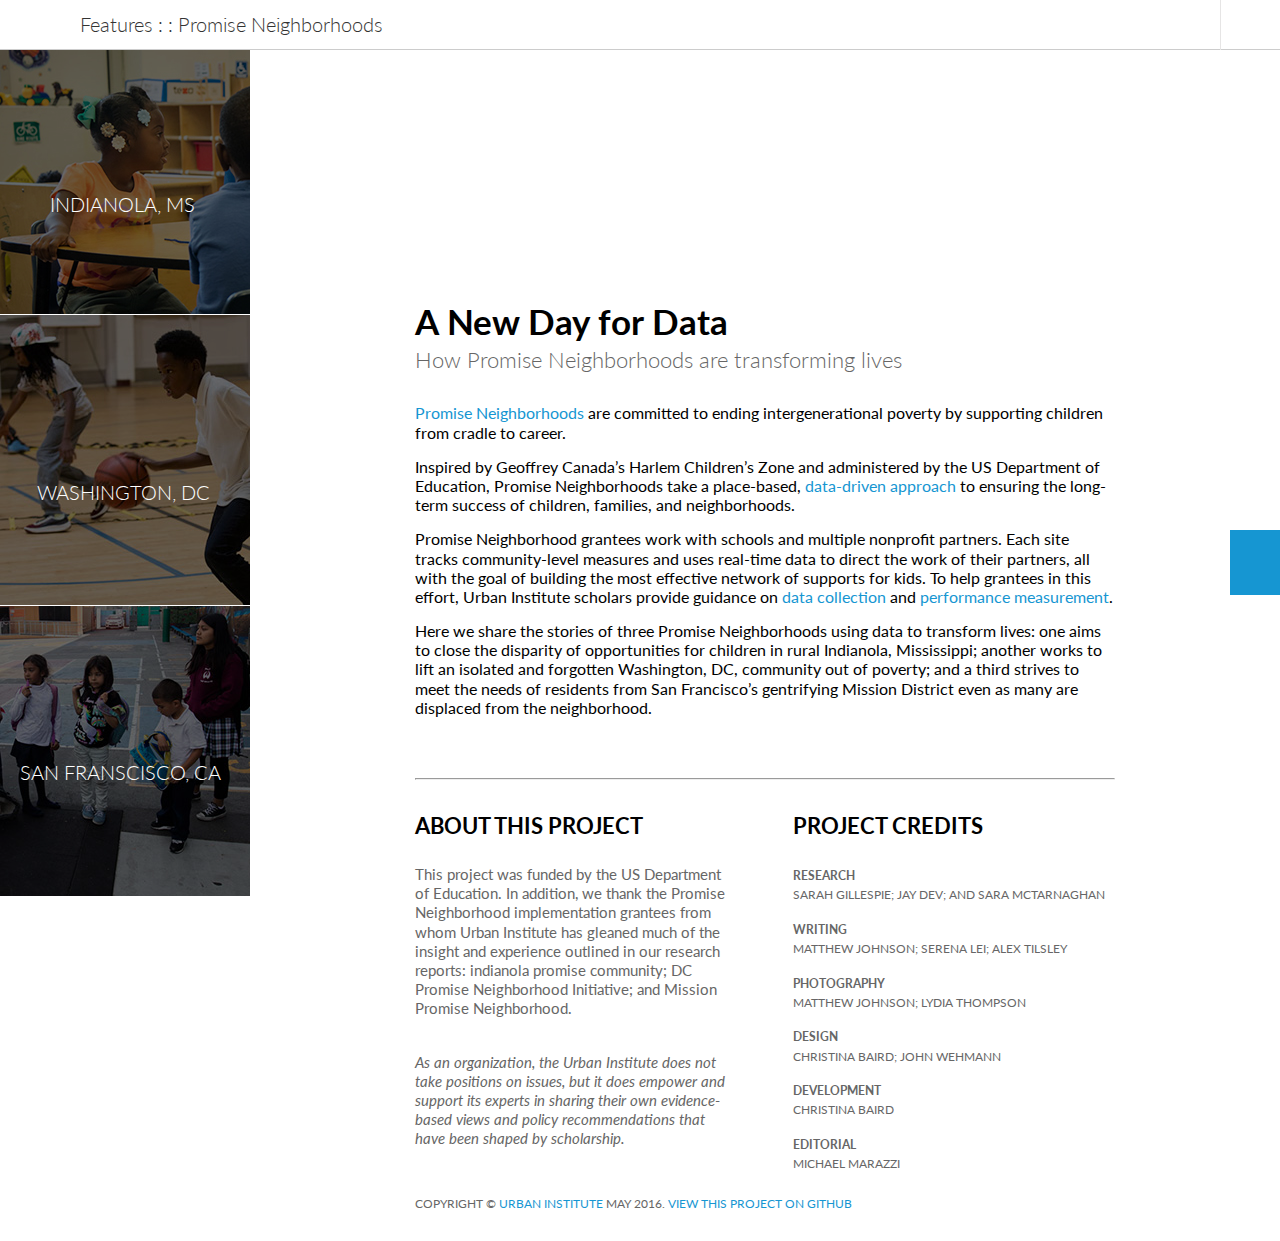
==== index.html @ 10173fa6 "updated footer and credits language, updated ms homepage image, updated homepage links" ====
<!DOCTYPE html>
<html lang="en">
  <head>
    <meta charset="utf-8">
    <meta http-equiv="X-UA-Compatible" content="IE=edge">
    <meta name="viewport" content="width=device-width, initial-scale=1">
    <meta name="description" content="">
     <link rel="shortcut icon" href="favicon.ico">
     <title>Promise Neighborhoods</title>

    <!--social metas-->
   
<link href="http://fonts.googleapis.com/css?family=Lato:300,400,700,300italic,400italic,700italic" rel="stylesheet" type="text/css">
      

<!--for the header-->
<link href="font-awesome-4.1.0/css/font-awesome.min.css" rel="stylesheet" type="text/css">
      
<link rel="stylesheet" type="text/css" href="css/urban-header.css">
      
<!--project style sheet-->
<link rel="stylesheet" href="css/style.css" type="text/css">
  </head>

  <body>


      

      <div id="selectme" class="wrapper">

         
          <div id="header-pinned" class="no-touch">
       
            <a target="_blank" href="http://www.urban.org" title="Home" rel="home" class="site-logo"></a>
            <div class="title"><span class="feature-link"><a href="http://www.urban.org/features" class="title-linkback" alt="Urban Institute logo">Features</a> <span>: :</span> </span><a href="index.html" class="title-linkback">Promise Neighborhoods</a>
            </div>
            <div class="share-icons">
                <div class="shareThisP">
                    <span onclick="toggle_visibility('shareBox');">
                            <div class="shareThisB"></div>
                        </span>
                    <div class="shareThisW" id="shareBox">

                        <div class="addthis_toolbox addthis_default_style  " addthis:title="" addthis:url="">
                            <a href=" https://www.facebook.com/sharer/sharer.php?u=http%3A//urbn.is/pictureofhealth" target="_blank" class="addthis_button_facebook at300b" title="Facebook" onclick="toggle_visibility('shareBox');"><span class="at4-icon aticon-facebook" style="background-color: rgb(48, 88, 145);"><span class="at_a11y">Share on facebook</span></span></a>

                            <a href="https://twitter.com/intent/tweet?text=The%20picture%20of%20health%3A%20At%20home%2C%20at%20work%2C%20at%20every%20age%2C%20in%20every%20community%20http%3A%2F%2Furbn.is%2Fpictureofhealth%20(via%20%40urbaninstitute)%20%23sdoh" target="_blank" class="addthis_button_twitter at300b" title="Tweet" onclick="toggle_visibility('shareBox');"><span class="at4-icon aticon-twitter" style="background-color: rgb(44, 168, 210);"><span class="at_a11y">Share on twitter</span></span></a>

                            <a href=" mailto:%20?Subject= New feature from Urban Institute &amp;Body=Hi! I thought you'd be interested in this new feature from the Urban Institute: “The Picture of Health: At Home, at Work, at Every Age, in Every Community” http://urbn.is/pictureofhealth" target="_blank" class="addthis_button_email at300b" target="_blank" title="Email" onclick="toggle_visibility('shareBox');"><span class="at4-icon aticon-email" style="background-color: rgb(115, 138, 141);"><span class="at_a11y">Share on email</span></span></a>
                            <div class="atclear"></div>
                        </div>

                    </div>
                </div>
            </div>
    
    </div>
          
          <div id="sidebar">
                    <ul>
                 
               
                    <li id="photo1"> <a href="page1.html"><h4>Indianola, MS</h4></a></li>  
                        
                    <li id="photo2"><a href="page2.html"><h4>Washington, DC</h4></a></li>   
                        
                    <li id="photo3"><a href="page3.html"><h4>San Franscisco, CA</h4></a></li> 
                        
                     
                
                    </ul>       
          
                </div>
      
      
    <div id="mobilenavcontainer">
           <label for="show-menu" class="show-menu">Menu</label>
           <input type="checkbox" id="show-menu" role="button">
  <ul id="menu">
    <li><a href="video.html">Video overview</a></li>
    <li><a href="becomingmom.html">Becoming Mom</a></li>
    <li><a href="homesick.html">Homesick</a></li>
    <li><a href="newcourse.html">Charting a New Course</a></li>
    </ul>
  </div>
       
          
  <div id="homecontainer">
  
    
     <h1>A New Day for Data</h1>
     <h3><span class="grey">How Promise Neighborhoods are transforming lives</span></h3>
  
   
<p>
<a href="http://www2.ed.gov/programs/promiseneighborhoods/index.html" target="_blank">Promise Neighborhoods</a> are committed to ending intergenerational poverty by supporting children from cradle to career.</p>
            
 <p>Inspired by Geoffrey Canada’s Harlem Children’s Zone and administered by the US Department of Education, Promise Neighborhoods take a place-based, <a href="http://www.urban.org/urban-wire/long-term-change-takes-real-time-data" target="_blank">data-driven approach</a> to ensuring the long-term success of children, families, and neighborhoods. </p>
     
<p>Promise Neighborhood grantees work with schools and multiple nonprofit partners. Each site tracks community-level measures and uses real-time data to direct the work of their partners, all with the goal of building the most effective network of supports for kids. To help grantees in this effort, Urban Institute scholars provide guidance on <a href="http://www.urban.org/urban-wire/long-term-change-takes-real-time-data" target="_blank">data collection</a> and <a href="http://www.urban.org/urban-wire/interview-measuring-promise-promise-neighborhoods" target="_blank">performance measurement</a>. </p>
     
<p>Here we share the stories of three Promise Neighborhoods using data to transform lives: one aims to close the disparity of opportunities for children in rural Indianola, Mississippi; another works to lift an isolated and forgotten Washington, DC, community out of poverty; and a third strives to meet the needs of residents from San Francisco’s gentrifying Mission District even as many are displaced from the neighborhood.</p><br><br>
  

        


      
      <hr>  
    
<div id="project_credits">
    
    <div class="left half">
     <h3>About this Project</h3><br>
        

    <p> <span class="about">This project was funded by the US Department of Education. In addition, we thank the Promise Neighborhood implementation grantees from whom Urban Institute has gleaned much of the insight and experience outlined in our research reports: indianola promise community; DC Promise Neighborhood Initiative; and Mission Promise Neighborhood.</span></p><br>
    
   <p> <span class="emphasis">As an organization, the Urban Institute does not take positions on issues, but it does empower and support its experts in sharing their own evidence-based views and policy recommendations that have been shaped by
     scholarship.</span></p>
        
 </div>
    
    
<div class="right half">
<h3>PROJECT CREDITS</h3><br>

        <p><span class="credits bold">RESEARCH</span><br><span class="credits">SARAH GILLESPIE; JAY DEV; AND SARA MCTARNAGHAN</span></p>
        <p>  <span class="credits bold">WRITING</span><br><span class="credits">MATTHEW JOHNSON; SERENA LEI; ALEX TILSLEY</span></p>
        <p><span class="credits bold">Photography</span><br><span class="credits">MATTHEW JOHNSON; LYDIA THOMPSON</span></p>         
        <p><span class="credits bold">Design</span> <br><span class="credits">CHRISTINA BAIRD; JOHN WEHMANN</span></p>   
         <p><span class="credits bold">Development</span> <br><span class="credits">Christina Baird</span></p>   
      <p><span class="credits bold">Editorial</span> <br><span class="credits">Michael Marazzi</span></p>
    </div>
   
    
 <p><span class="credits left">Copyright © <a href="http://www.urban.org">Urban Institute</a> May 2016. <a href="https://github.com/UrbanInstitute/sdh" target="_blank">View this project on GitHub</a></span></p>
</div> 
          </div> 

</div><!-- /wrapper -->
  
      
 <a href="page1.html"><button id="nextstory"><i class="fa fa-chevron-right" aria-hidden="true"></i><div class="hidden"> First story<br><span class="emphasis">Indianola, MS</span> </div></button></a>  
     
      
 <script type="text/javascript" src="lib/pym.min.js"></script>
<script src="https://ajax.googleapis.com/ajax/libs/jquery/1.11.1/jquery.min.js"></script> 

<script>
        var pym = new pym.Parent('graphic', 'child.html', {});
    </script>
      
      <script>$('button').click(function() {
  $(this).toggleClass('expanded').siblings('div').slideToggle();
});
</script>
          <script src="js/header.js"></script>    
        <script>
        (function (i, s, o, g, r, a, m) {
            i['GoogleAnalyticsObject'] = r;
            i[r] = i[r] || function () { 
                (i[r].q = i[r].q || []).push(arguments)
            }, i[r].l = 1 * new Date();
            a = s.createElement(o),  m = s.getElementsByTagName(o)[0];
            a.async = 1;
            a.src = g;
            m.parentNode.insertBefore(a, m) 
        })(window, document, 'script', '//www.google-analytics.com/analytics.js', 'ga'); 
        ga('create', 'UA-57529944-1', 'auto'); 
        ga('send', 'pageview');
    </script>
  </body>
</html>
---- css/urban-header.css ----
/*HEADER*/
body{
    margin:0px;
}
#header-pinned {
    font: 16px Lato;
    color: #333;
    font-weight: 400;
    /* margin-right: 100px; */
    position: fixed;
    /*top:-50px;*/
    left: 0;
    width: 100%;
    background: #fff;
    border-bottom: 1px solid #ccc;
    z-index: 9;
    -webkit-transition: top 0.25s linear;
    -moz-transition: top 0.25s linear;
    -o-transition: top 0.25s linear;
    transition: top 0.25s linear;
}

.is-visible {
    top: 0px !important;
}

#header-pinned .content {
    height: 49px;
    max-width: 1200px;
    margin: 0 auto;
    position: relative;
}

#header-pinned * {
    color: #333;
    font-weight: 300;
    text-decoration: none;
}

#header-pinned .site-logo {
    display: block;
    width: 34px;
    height: 34px;
    position: absolute;
    left: 10px;
    top: 8px;
    background: url(http://www.urban.org/sites/all/themes/urban/images/logo-mini-dark.png) no-repeat;
    background-size: 34px 34px;
}

#header-pinned .title {
    font-size: 14px;
    line-height: 49px;
    margin: 0 65px 0 55px;
    text-overflow: ellipsis;
    white-space: nowrap;
    overflow: hidden;
}

#header-pinned .title {
    font-size: 20px;
    margin-left: 80px;
}

#header-pinned .title span,
#header-pinned .title a {
    display: inline;
}

#header-pinned .title a:hover{
     color:#1696d2;
}

#header-pinned .share-icons {
    background-color: transparent;
    width: 69px;
    height: 50px;
    margin: 0;
    padding: 0;
    top: 0;
    width: 60px;
    position: absolute;
    right: 0;
}

#header-pinned .share-icons .shareThisP {
    border-top: 0;
    border-left: 1px solid #e6e5e5;
    height: 50px;
    padding: 9px 0 0;
}

#header-pinned .share-icons .shareThisB {
    float: none;
}

#header-pinned .share-icons .shareThisB {
    display: block;
    background-repeat: no-repeat;
    background-image: url(http://www.urban.org/sites/all/themes/urban/images/generated/icons-s8fe141aaaa.png);
    background-position: 0 -2396px;
    height: 32px;
    width: 32px;
    float: none;
    margin: 0 auto;
}

#header-pinned .share-icons .shareThisB:hover {
    background-position: 0 -1948px;
}

#header-pinned .share-icons .shareThisW {
    display: none;
    float: none;
    top: 50px;
    right: 0;
    left: auto;
    width: 300px;
    text-align: right;
    border: 0;
    background: transparent;
}

#header-pinned .share-icons .shareThisW {
    background-color: #fff;
    /* border: 1px solid #e6e5e5; */
    position: absolute;
    top: 50px;
    left: -100px;
    padding: 5px;
    border-top: 0;
    width: 160px;
}

#header-pinned .share-icons .addthis_toolbox {
display: inline-block;
    width: auto;
    /* border: 1px solid #e6e5e5; */
    border-top: 0;
    background: #fff;
    padding: 10px 10px 0 0;
    margin: 0 auto;
}

#header-pinned .share-icons .at15t_twitter.at16t_twitter,
#header-pinned .share-icons .addthis_button_facebook {
    display: block;
    background-repeat: no-repeat;
    background-image: url(http://www.urban.org/sites/all/themes/urban/images/generated/icons-s8fe141aaaa.png);
    background-position: 0 -2056px;
    height: 32px;
    width: 32px;
}

#header-pinned .share-icons .at15t_twitter.at16t_twitter,
#header-pinned .share-icons .addthis_button_facebook:hover {
    background-position: 0 -1609px;
}

#header-pinned .share-icons .at15t_twitter.at16t_twitter,
#header-pinned .share-icons .addthis_button_twitter {
    display: block;
    background-repeat: no-repeat;
    background-image: url(http://www.urban.org/sites/all/themes/urban/images/generated/icons-s8fe141aaaa.png);
    background-position: 0 -1169px;
    height: 32px;
    width: 32px;
}

#header-pinned .share-icons .at15t_twitter.at16t_twitter,
#header-pinned .share-icons .addthis_button_twitter:hover {
    background-position: 0 -1577px;
}

#header-pinned .share-icons .at15t_linkedin.at16t_linkedin,
#header-pinned .share-icons .addthis_button_linkedin {
    display: block;
    background-repeat: no-repeat;
    background-image: url(http://www.urban.org/sites/all/themes/urban/images/generated/icons-s8fe141aaaa.png);
    background-position: 0 -1641px;
    height: 32px;
    width: 32px;
}

#header-pinned .share-icons .at15t_linkedin.at16t_linkedin,
#header-pinned .share-icons .addthis_button_linkedin:hover {
    background-position: 0 -1379px;
}

#header-pinned .share-icons .at15t_google_plusone_share.at16t_google_plusone_share,
#header-pinned .share-icons .addthis_button_google_plusone_share {
    display: block;
    background-repeat: no-repeat;
    background-image: url(http://www.urban.org/sites/all/themes/urban/images/generated/icons-s8fe141aaaa.png);
    background-position: 0 -1719px;
    height: 32px;
    width: 32px;
}

#header-pinned .share-icons .at15t_email.at16t_email,
#header-pinned .share-icons .addthis_button_email {
    display: block;
    background-repeat: no-repeat;
    background-image: url(http://www.urban.org/sites/all/themes/urban/images/generated/icons-s8fe141aaaa.png);
    background-position: 0 -1449px;
    height: 32px;
    width: 32px;
}

#header-pinned .share-icons .at15t_email.at16t_email,
#header-pinned .share-icons .addthis_button_email:hover {
    background-position: 0 -1271px;
}

#header-pinned .share-icons [class^="addthis_button_"] {
    display: inline-block !important;
    margin: 0 0 0 10px;
}

#header-pinned .share-icons .addthis_toolbox a {
    margin-bottom: 5px;
}

.at_a11y {
    display: none;
}

.header-links {
    height: 40px;
    background-color: #fff;
    width: 100%;
}

.header-links ul {
    height: 40px;
    list-style: none;
    text-align: center;
    margin: 0px;
    padding: 0px;
}

.header-links ul li {
    display: inline-block;
    font-size: 15px;
    font-weight: 500;
    height: 40px;
    margin: 0px;
    padding-top: 10px;
    padding-bottom: 0px;
    padding-left: 0px;
    padding-right: 0px;
    width: 22%;
}

#subhead{
    width: 100%;
    position: fixed;
    z-index: 3;
    top: 50px;
    height: 35px;
    background: rgba(255,255,255, .9);
    border-bottom: solid 1px #ccc;
  
}

#subhead ul li{
display: inline-block;
    width: 24%;
    width: calc(100/4);
    text-align: center;
text-transform: uppercase;
    font-size:13px;

}

#subhead a{
   color:#333;
   display: block;
   padding:10px;
    
}

#subhead .active {
  border-bottom: solid 3px #1696d2; 
    color:#1696d2; 
    padding-bottom: 8px;
}

#subhead a:hover{
  background-color:rgba(22,150,210, .8);
  color:#fff;

    
}


@media(max-width:767px) {
.header-links ul li {
        width:28%;
        font:400 13px/24px Lato, sans-serif
    }
   
    .tt-name, .tt-title {
       font-size: 16px !important;
    }
    .feature-link{
        display: none !important;
    }
    #header-pinned .title{
        font-size: 15px !important;
        margin-left: 55px !important;
    }
}

.header-links a {
    color: #fff;
}

.header-links ul li:hover,
.header-links ul li.hover_effect {
    background-color: rgba(0, 155, 210, .8);
}

/*end css for header*/
---- css/style.css ----
html, body, div, span, applet, object, iframe, h1, h2, h3, h4, h5, h6, p, blockquote, pre, a, abbr, acronym, address, big, cite, code, del, dfn, em, img, ins, kbd, q, s, samp, small, strike, strong, sub, sup, tt, var, b, u, i, center, dl, dt, dd, ol, ul, li, fieldset, form, label, legend, table, caption, tbody, tfoot, thead, tr, th, td, article, aside, canvas, details, embed, figure, figcaption, footer, header, hgroup, menu, nav, output, ruby, section, summary, time, mark, audio, video {
     border: 0px none;
     margin: 0px;
     padding: 0px;
     vertical-align: baseline;
}

article, aside, details, figcaption, figure, footer, header, hgroup, menu, nav, section {
     display: block;
}

body, html {
     color: #000;
     font-family: "Lato",sans-serif;
     font-size: 16px;
     height: 100%;
     line-height: 1.2;
     margin: 0px;
     padding: 0px;
     text-align: left;
}

ol, ul {
     list-style: outside none none;
}

blockquote, q {
     quotes: none;
}

blockquote::before, blockquote::after, q::before, q::after {
     content: none;
}

table {
     border-collapse: collapse;
     border-spacing: 0px;
}

*, *::before, *::after {
     box-sizing: border-box;
}

.clearfix::after {
     clear: both;
     content: "";
     display: table;
}

#wrapper{
    position: relative;
    width:100%;
    
}


a{
 color:#1696d2;
 text-decoration: none;
   
}

a:hover{
 color:#000;
 text-decoration: none;    
    
}

h1{
    font-weight: 700;
    font-size:35px;
    color:#000;
    margin-bottom: 5px;
}




.credits{
  font-size:12px;
    text-transform: uppercase;
    color:#666;
    padding-bottom: 30px;
  
}

.about{  
    font-size:15px;
     color:#666;
    margin-right:15px;
}

#project_credits .half{
    width:46%;
}


#project_credits h3{
    font-weight: 700;
    padding-top: 15px;
    padding-bottom: 5px;
        text-transform: uppercase;

}
#project_credits .emphasis{
 font-size:15px;
 color:#666;

    
}




/*social media icons on index*/
#homesocial{
    width: 175px;
    height: 40px;
    margin-bottom: 10px;
    margin-top: 60px;
}

#homesocial a{
margin-right:5px;
    
}

#homesocial a:hover{
    opacity: .5;
    
}


p{
    color:#000;   
}

.lead{
    font-size:19px;  
}

.emphasis{
    font-style: italic; 
}

.bold{
    font-weight:700;
    
}

.grey{
 color:#666;
}

.upper{
    text-transform: uppercase;
}

/*this is the smaller screens menu option*/


.show-menu {

	text-decoration: none;
	color: #fff;
	background:#0096d2;
	text-align: center;
	padding: 10px 0;
	display: none;
    margin-top:55px;
}



/*Hide checkbox*/
input[type=checkbox]{
    display: none;
    
}

/*Show menu when invisible checkbox is checked*/
input[type=checkbox]:checked ~ #menu{
    display: block;
    position: absolute;
    top:99px;
    width: 100%;
}


/*Create a horizontal list with spacing*/
ul#menu li {
	display:inline-block;
	float: left;

}

/*Style for menu links*/
ul#menu li a {
	display:block;
	min-width:140px;
	text-align: center;
	color: #fff;
	text-decoration: none;
}

/*Hover state for top level links*/
ul#menu li:hover a {
  color: #0096d2;
}

/*Style for dropdown links*/
ul#menu li:hover ul a {
	background: #333;
color:#fff;
border-right-color: #222;
    border-right:1px solid;
    border-color: #222;
    border-top:5px solid;
    border-top-color:#222;

}
/*#mobilenavcontainer{
    display: none;
}

.mobile{
  display: none;
position: absolute;
width: 100%;
top: 5px;
height: 40px;
margin-left: 0px;
margin-top: 0px;
right:100px;
z-index:9;

}
.mobile div{
    display: none;
    top: 65px;
position: relative;
}

.mobile button {
position: absolute;
top: 0px;
right: 0px;
border: 0;
text-indent: 200%;
overflow: hidden;
background: rgba(255,255,255,0.8) url("http://i.imgur.com/vKRaKDX.png") center no-repeat;
border: 1px solid #ddd;
border-radius: 3px;
background-size: 80%;
width: 40px;
height: 40px;
outline: none;
-webkit-transition: all 400ms ease;
transition: all 400ms ease;
}

.mobile button.expanded {
  -webkit-transform: rotate(90deg);
          transform: rotate(90deg);
  background-color: transparent;

}
.mobile a {
  display: block;
     background: #eee;
  text-align: center;
  padding: 20px 0;
  border-bottom: 1px solid #ddd;
  text-decoration: none;
  color: #222;
  font-weight: bold;
}


.mobile a:hover,
.mobile a:active,
mobile a:focus {
  background: #e7e7e7;
}

*/

/*sidebar structure */
#sidebar{
    width: 250px;
    height: 97%;
    position: fixed;
    top: 24px;
    bottom: 0;
    padding: 0;
    margin: 0;
    display: inherit;
}


#sidebar ul{
height: 100%;
    padding:0;
    margin:0;
    
}



#sidebar ul li {
    list-style: none;
    background-color:#fff;
    float: left;
    width:250px;
    height: 33%; /* fallback for non-calc() browsers */
   height: calc(100% / 3);
    box-sizing: border-box;  
    text-transform: uppercase;
    color:#fff;
    
}



.lowercase{
    text-transform: lowercase;
}
#sidebar p{
color: #e6e6e6;
margin-left: 15px; 
    font-size:14px;

}


#photo1 {
    background-image: url(../img/photo1.jpg);
    background-repeat:no-repeat;
    background-size: cover;  
    
}

#photo2{
    background-image: url(../img/photo2.jpg);
        background-repeat:no-repeat;  
    background-size: cover;  
}

#photo3{
    background-image: url(../img/photo3.jpg);
        background-repeat:no-repeat;
      background-size: cover;  
}

#photo4{
    background-image: url(../img/photo1.jpg);
        background-repeat:no-repeat;
      background-size: cover;  
}

#photo1 a, #photo2 a, #photo3 a, #photo4 a{
    width:100%;
    height:100%;
    display: block;
      color:#fff;
     background-color: rgba(0, 0, 0, 0.3);
    border-bottom: solid 1px #fff;
}

#photo1 a:hover, #photo2 a:hover, #photo3 a:hover, #photo4 a:hover{
     background-color: rgba(22, 150, 210, 0.7);

   
}



/*sidebar story title alignments */

#photo1 h4{
position: absolute;
bottom: 78%;
margin-left: 50px;
}

#photo2 h4{
 position: absolute;
    bottom: 45%;
    margin-left: 37px;     
}

#photo3 h4{
   position: absolute;
    bottom: 13%;
    margin-left: 20px;    
}

#photo4 h4{
 position: absolute;
    bottom: 13%;
    margin-left: 21px;     
}


/*general topic labels*/
#photo1 p{
position: absolute;
bottom: 78%;
}

#photo2 p{
position: absolute;
bottom: 53%;
}

#photo3 p{
position: absolute;
bottom: 28%;
}

#photo4 p{
position: absolute;
bottom: 3%;
}



/*sidebar icon placement*/
#sidebar img{
margin-left: 15px;
margin-top: 10px;
}


#photo1 img{
    position: absolute;
    bottom: 78%;
}

#photo2 img{
    position: absolute;
    bottom: 53%;    
}
#photo3 img{
     position: absolute;
    bottom: 28%;   
}
#photo4 img{
     position: absolute;
    bottom: 3%;   
}

/* wrapper that holds the homepage intro text written by Serena Lei*/
#homecontainer{
width:950px;
margin:0 auto;
padding-left:250px;
padding-top:300px;

}

#homecontainer p{
margin-bottom:15px;
}


.reddot{
    display: block;
    padding-top:25px;
}

.reddotsmall{
  display: none;  
}


.readmore{
    font-weight: 700;
}



/**********twitter styles******/
.callOut{
  font-size:27px;
  color:#666;
    font-weight: 300;
    margin-top:20px;
    margin-bottom:20px;
    padding:3px;
    background-color:#fff;
    line-height: 1.4;

    
}


.callOut a{
   color:#fff;
    background-color:#1696d2;
}
.callOut a:hover{
    color:#fff;
    background-color:#000;
}

.twittercallout{
float: right;
width: 40%;
padding: 0px 0px 50px 30px;
    
}
/**************** story page *******************/


/*image at top of each story*/
.leadimage{
  height:400px;
  width:100%;
    position: relative;
    top:80px;
    
}


/*close image at top of each story*/

#MS{
    background-image: url(../img/MS/4T3A4847.jpg);
    background-size: cover;
    background-repeat: no-repeat;
}

#DC{
    background-image: url(../img/DC/20160601_DCPNI_Thompson_0364-header1.jpg);
    background-size: cover;
    background-repeat: no-repeat;
}

#CA{
    background-image: url(../img/CA/20160523_Promise-Neighborhoods-SF_Thompson_0043-header.jpg);
   
    background-size: cover;
    background-repeat: no-repeat;
}


/**** headroom.js that allows the header to appear on scroll up **/

#header{
    top: 50px;
    position: fixed;
    width: 295px;
    z-index: 20;
    height: 50px;
    background-color: rgba(255,255,255,.7);
}

nav{
margin-left: 20px;
margin-top:10px;
}

nav img{
padding-right:5px;
}

.storywrapper{
width:950px;
margin:0 auto;
padding-top:80px;
}
/*close wrapper*/


/*container for nonlanding page content */

.container{
width: 700px;
margin: 0 auto;
padding: 45px 30px 25px;
clear: both;
}
    
/*close container*/
 
.date{
    font-size: 12px;
    text-transform: uppercase;
    color: #666;
    padding-bottom: 15px;
    margin-top: 0px;
}




/*story title */  
H2{
    font-style: italic;
    font-size:32px;
    color:#1696d2;
    font-weight: 400;
}
/*close story title */    


/*subhead title */  
h3{
    font-size:22px;
    font-weight: 300;
    padding-bottom: 30px;
    
    /*margin-top: 35px;
    margin-bottom: 5px;*/
}


h4 /*white and uppercase label for stories on homepage*/{
    color:#fff;
    text-transform:uppercase;
    font-weight:300;
    font-size:20px;
}

h5{
 font-size:18px;
 text-transform: none;
    font-weight: 400;
}

/*story summary*/
h6{

 font-size:16px;
 text-transform: none;
  font-weight: 400;
   
}

.demo_style /*styles for the demogrphaics section*/
{
    color:#666;
    font-weight: 400;
    width:100%;
    margin-top:50px;
   margin-bottom:50px;
}

.demo_spacing/*ul spacing for the demographics section*/
{
margin-bottom: 14px;
    margin-top: 2px;
    font-size: 14px;
}

.sectionpadding{
    padding-top:25px;
    padding-bottom:10px;
}
/*story social */
.social{
    width: 175px;
    height: 40px;
    margin-bottom: 10px;
    margin-top: 40px;
}

.social a{
margin-right:5px;
    
}

.social a:hover{
    opacity: .5;
    
}
/*close story social */




/*paragraph spacing for body copy*/
.container p{
margin-bottom:15px;
}


/*image that goes the full width of wrapper*/
.full{
    width:100%;
}

/*image that goes the half width of wrapper. */
.half{
    width:49.5%;
    margin-top:3px;
    margin-bottom: 10px;
}

/*image that goes 65% width of wrapper. */
.overhalf{
    width:65%;
    margin-top:3px;
    margin-bottom: 10px;
}

/*image that goes the half width of wrapper. */
.quarter{
    width:30%;
    margin-top:3px;
    margin-bottom: 10px;
}
.left{
    float:left;
}

.right{
    float:right;
}



/**************caption styles*************/

figcaption{
font-size: 13px;
color:#666;
line-height: 1.3;

}

/*mobile captions hidden so that when images go from side by side to stacked the caption labels make sense*/
.desktop_caption{
display: block; 
    
}

.mobile_caption{
    display: none;
}

/* OPEN styles for vertical images that are floated left with a caption*/

#nfp1 {
width:100%;
margin-bottom: 10px;
}

.figureHalfLeftSpacing{
   margin-right:25px;
   margin-bottom:50px; 
}

.figureHalfLeftSpacingShallow{
   margin-right:25px;
   margin-bottom:25px; 
}


.figureHalfRightSpacing{
   margin-left:25px;
   margin-bottom:50px; 
}

/* CLOSE styles for vertical images that are floated left with a caption*/


/*spacing for full width images with captions directly below them*/
#nfp7, #nfp8, #nfp9{
 margin-bottom: 10px;   
}

/*spacing for full width images with captions that are stacked*/
.belowcaption_forty{
 margin-bottom: 40px;   
}



/*********table styles************/
th{
     padding-bottom:7px;
    border-bottom: 2px solid #dddddd; 
    margin-bottom: 20px;
}

td{
 padding:7px 80px 7px 4px;
 border-bottom: 1px solid #dddddd;
}

td.mission{
   padding:0px;  
}
.space_right{
    padding-right:10px;
}


.smtablelabel{
    font-size:12px;
    color:#999;
    font-weight: 400;
}



/*pull quote styles*/

.pull{
    font-size: 26px;
    font-style: italic;
    font-weight: 300;
    color:#1696d2;
    margin-bottom: 10px;
    margin-left:20px;
}

.attribute{
    font-size:14px;
    color:#666;
    line-height: 1.3;
}

/*next story button*/
#nextstory {
background-color: #1696d2;
    border: medium none;
    color: #ffffff;
    position: fixed;
    text-align: left;
    display: inline;
    right: -160px;
    top: 530px;
    font-family: lato;
    font-size: 35px;
    font-weight: 400;
    padding: 5px 0px 5px 10px;
    width: 210px;
    height: 65px;
    transition: all.5s;
    

}
}
#nextstory a{
 text-decoration: none;
 color:#000000;     
    
}

#nextstory .fa{

}

.hidden{
    display: none;
  
}


.hidden .emphasis{
  font-size: 16px;
      font-weight: 400;
    text-transform: none;
    text-transform: none;
    
}

#nextstory:hover{
 background-color:#000000;
 cursor:pointer;
    right: 0px;
 width: 210px;
    height: 65px;

}
#nextstory:hover .hidden{
    display:inline-block;
      font-size: 14px;
    color: #fff;
    position: relative;
    line-height: 1.4;
    font-weight: 500;
    text-transform: uppercase;
    left: 5px;
    top: 5px;
   
}
/***********next story button ******************/





/****************previous story button *******************/
#prevstory {

background-color: #1696d2;
    border: medium none;
    color: #ffffff;
    position: fixed;
    text-align: right;
    display: inline;
    left: -160px;
    top: 530px;
    font-family: lato;
    font-size: 35px;
    font-weight: 400;
 padding: 7px 10px 5px 10px;
    width: 210px;
    height: 65px;
    transition: all.5s;

}

#prevstory a{
 text-decoration: none;
 color:#000000;     
    
}


.hidden{
    display: none;
  
}


.hidden .emphasis{
  font-size: 16px;
      font-weight: 400;
    text-transform: none;
    text-transform: none;
    
}

#prevstory:hover{
 background-color:#000000;
 cursor:pointer;
    left: 0px;
 width: 210px;
    height: 65px;
    text-align: left;

}
#prevstory:hover .hidden{
    display:inline-block;
      font-size: 14px;
    color: #fff;
    position: relative;
    line-height: 1.4;
    font-weight: 500;
    text-transform: uppercase;
    left: 5px;
    top: 5px;
   

   
}
/***********************/


.storywrapper ul{
line-height: 1.5;
  /*   margin-top:15px;
   margin-bottom:40px;*/
}

/*browser windows smaller than 1100px*/
@media (max-width: 1050px) {
	
#homecontainer{
width: 850px;
margin: 0 auto;
padding-left: 249px;
padding-top: 250px;}

}


@media (max-width: 950px) {
.storywrapper{
width:100%;
margin:0 auto;
padding-top:45px;
}
    
#homecontainer{
width: 650px;
margin: 0 auto;
padding-left: 249px;
padding-top: 250px;

}

    
.captions, figcaption{
        padding-left:30px;
        padding-right: 30px;
}
    
.leadimage {
height: 300px;
width: 100%;
}
  
.reddot{
display: none; 
}

.reddotsmall{
  display: block;
  margin:0 auto;
  width:100%;
  max-width:350px;
  padding-top:25px;
}
    
    .twittercallout{
float: right;
width: 65%;
padding: 0px 0px 50px 30px;
    
}
    
    #project_credits .half{
    width:100%;
}

}

/*browser windows smaller than 850px*/
@media (max-width: 850px) {
	
#homecontainer{
max-width: 600px;
width:100%;
margin: 0 auto;
padding-left: 225px;
padding-top: 200px;
}


 
}

/*browser windows smaller than 850px*/
@media (max-width: 699px) {
	
#homecontainer, #mobilenavcontainer {
width: 100%;
margin: 0 auto;
padding: 0px 25px 110px;
}
    
.storywrapper{
width:100%;
margin:0 auto;
padding: 0px 0px 45px;
}

.container{
width:100%;
margin:0 auto;
padding:85px 30px 45px;
}

    h2{
        font-size:26px;
    }
    
    #prevstory, #nextstory{
        top:490px;
    }
#sidebar{
display: none;
}
 
    #mobilenavcontainer, .mobile{
        display: block;
    }
    .desktop{
        display: none;
    }
 .urbanHeaderLabel{
    display:none;
}

.urbanHeaderLabelMobile{
    display:inline-block;
}   
    

#wrapper{
width: 85%;
margin: 0 auto;
}
    
.leadimage {
height: 250px;
width: 100%;
}

.half{
    width:100%;
    margin-bottom: 10px;
}
    
    .forty{
        width:100%;
        
    }
#nfp3{
    margin-bottom:3px;
}
    
#nfp{
    background-image: url(img/nfp/mobilestart.jpg);
    background-size: cover;
    background-repeat: no-repeat;
}
.desktop_caption{
display: none; 
    
}

.mobile_caption{
display: block;
}
    
}

@media (max-width: 450px) {
    .reddotsmall{
  display: block;
  margin:0 auto;
    width:100%;
}
    
    #shareMaster{
position: absolute;
right: 0px;
top: 0px;
    }
    
    
#socials{

position: absolute;
right: 24px;
width: 45px;
background-color: #fff;
padding: 5px 25px 5px 20px;
top: 50px;
}
 
.callOut{
  font-size:22px;
  color:#666;
    font-weight: 300;
    margin-top:20px;
    margin-bottom:20px;
    padding:3px;
    background-color:#fff;
    line-height: 1.4;

    
}

.twittercallout{
float: right;
width: 65%;
padding: 0px 0px 5px 15px;  
}
    
   /* #socials{
        position: absolute;
right: 0px;
width: 55px;
background-color: #fff;
padding: 15px 5px 15px 15px;
top: 49px;
    }*/
}


    
@media (min-width: 1600px){
    .leadimage{
  height:500px;
  width:100%;
    
}
    
}
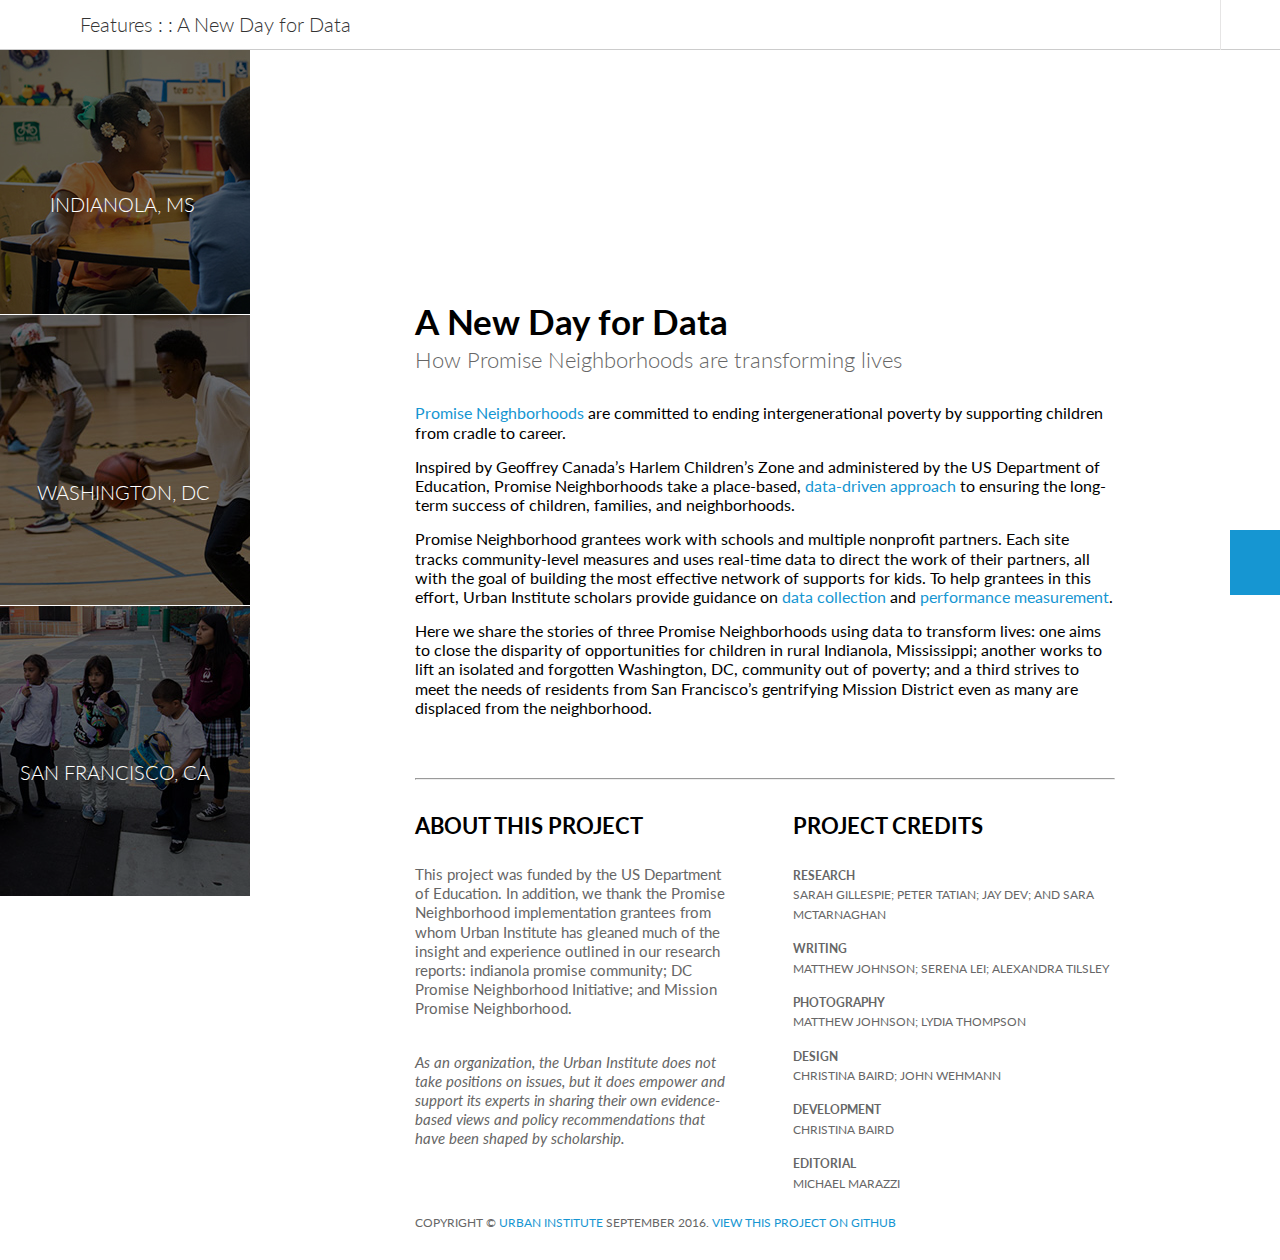
==== commit 6d4a75e4: "updated the git link" ====
--- a/index.html
+++ b/index.html
@@ -7,7 +7,7 @@
     <meta name="viewport" content="width=device-width, initial-scale=1">
     <meta name="description" content="">
      <link rel="shortcut icon" href="favicon.ico">
-     <title>Promise Neighborhoods</title>
+     <title>A New Day for Data</title>
 
     <!--social metas-->
    
@@ -34,7 +34,7 @@
           <div id="header-pinned" class="no-touch">
        
             <a target="_blank" href="http://www.urban.org" title="Home" rel="home" class="site-logo"></a>
-            <div class="title"><span class="feature-link"><a href="http://www.urban.org/features" class="title-linkback" alt="Urban Institute logo">Features</a> <span>: :</span> </span><a href="index.html" class="title-linkback">Promise Neighborhoods</a>
+            <div class="title"><span class="feature-link"><a href="http://www.urban.org/features" class="title-linkback" alt="Urban Institute logo">Features</a> <span>: :</span> </span><a href="index.html" class="title-linkback">A New Day for Data</a>
             </div>
             <div class="share-icons">
                 <div class="shareThisP">
@@ -44,11 +44,11 @@
                     <div class="shareThisW" id="shareBox">
 
                         <div class="addthis_toolbox addthis_default_style  " addthis:title="" addthis:url="">
-                            <a href=" https://www.facebook.com/sharer/sharer.php?u=http%3A//urbn.is/pictureofhealth" target="_blank" class="addthis_button_facebook at300b" title="Facebook" onclick="toggle_visibility('shareBox');"><span class="at4-icon aticon-facebook" style="background-color: rgb(48, 88, 145);"><span class="at_a11y">Share on facebook</span></span></a>
+                            <a href="" target="_blank" class="addthis_button_facebook at300b" title="Facebook" onclick="toggle_visibility('shareBox');"><span class="at4-icon aticon-facebook" style="background-color: rgb(48, 88, 145);"><span class="at_a11y">Share on facebook</span></span></a>
 
-                            <a href="https://twitter.com/intent/tweet?text=The%20picture%20of%20health%3A%20At%20home%2C%20at%20work%2C%20at%20every%20age%2C%20in%20every%20community%20http%3A%2F%2Furbn.is%2Fpictureofhealth%20(via%20%40urbaninstitute)%20%23sdoh" target="_blank" class="addthis_button_twitter at300b" title="Tweet" onclick="toggle_visibility('shareBox');"><span class="at4-icon aticon-twitter" style="background-color: rgb(44, 168, 210);"><span class="at_a11y">Share on twitter</span></span></a>
+                            <a href="" target="_blank" class="addthis_button_twitter at300b" title="Tweet" onclick="toggle_visibility('shareBox');"><span class="at4-icon aticon-twitter" style="background-color: rgb(44, 168, 210);"><span class="at_a11y">Share on twitter</span></span></a>
 
-                            <a href=" mailto:%20?Subject= New feature from Urban Institute &amp;Body=Hi! I thought you'd be interested in this new feature from the Urban Institute: “The Picture of Health: At Home, at Work, at Every Age, in Every Community” http://urbn.is/pictureofhealth" target="_blank" class="addthis_button_email at300b" target="_blank" title="Email" onclick="toggle_visibility('shareBox');"><span class="at4-icon aticon-email" style="background-color: rgb(115, 138, 141);"><span class="at_a11y">Share on email</span></span></a>
+                            <a href="" target="_blank" class="addthis_button_email at300b" target="_blank" title="Email" onclick="toggle_visibility('shareBox');"><span class="at4-icon aticon-email" style="background-color: rgb(115, 138, 141);"><span class="at_a11y">Share on email</span></span></a>
                             <div class="atclear"></div>
                         </div>
 
@@ -66,7 +66,7 @@
                         
                     <li id="photo2"><a href="page2.html"><h4>Washington, DC</h4></a></li>   
                         
-                    <li id="photo3"><a href="page3.html"><h4>San Franscisco, CA</h4></a></li> 
+                    <li id="photo3"><a href="page3.html"><h4>San Francisco, CA</h4></a></li> 
                         
                      
                 
@@ -86,6 +86,11 @@
     </ul>
   </div>
        
+          
+          
+          
+          
+          
           
   <div id="homecontainer">
   
@@ -127,8 +132,8 @@
 <div class="right half">
 <h3>PROJECT CREDITS</h3><br>
 
-        <p><span class="credits bold">RESEARCH</span><br><span class="credits">SARAH GILLESPIE; JAY DEV; AND SARA MCTARNAGHAN</span></p>
-        <p>  <span class="credits bold">WRITING</span><br><span class="credits">MATTHEW JOHNSON; SERENA LEI; ALEX TILSLEY</span></p>
+        <p><span class="credits bold">RESEARCH</span><br><span class="credits">SARAH GILLESPIE; Peter Tatian; JAY DEV; AND SARA MCTARNAGHAN</span></p>
+        <p>  <span class="credits bold">WRITING</span><br><span class="credits">MATTHEW JOHNSON; SERENA LEI; Alexandra TILSLEY</span></p>
         <p><span class="credits bold">Photography</span><br><span class="credits">MATTHEW JOHNSON; LYDIA THOMPSON</span></p>         
         <p><span class="credits bold">Design</span> <br><span class="credits">CHRISTINA BAIRD; JOHN WEHMANN</span></p>   
          <p><span class="credits bold">Development</span> <br><span class="credits">Christina Baird</span></p>   
@@ -136,7 +141,7 @@
     </div>
    
     
- <p><span class="credits left">Copyright © <a href="http://www.urban.org">Urban Institute</a> May 2016. <a href="https://github.com/UrbanInstitute/sdh" target="_blank">View this project on GitHub</a></span></p>
+ <p><span class="credits left">Copyright © <a href="http://www.urban.org">Urban Institute</a> September 2016. <a href="https://github.com/UrbanInstitute/promise" target="_blank">View this project on GitHub</a></span></p>
 </div> 
           </div> 
 
--- a/css/style.css
+++ b/css/style.css
@@ -780,18 +780,24 @@
 
 /*********table styles************/
 th{
-     padding-bottom:7px;
-    border-bottom: 2px solid #dddddd; 
-    margin-bottom: 20px;
+     padding-bottom:15px;
+    padding-top:15px;
+    border-bottom: 1px solid #dddddd; 
+     border-top: 1px solid #dddddd; 
+    margin-bottom: 30px;
 }
 
 td{
- padding:7px 80px 7px 4px;
+ padding:10px 80px 7px 4px;
  border-bottom: 1px solid #dddddd;
 }
 
+td.bottom{
+    border-bottom: none; 
+}
+ 
 td.mission{
-   padding:0px;  
+   padding:10px 0px;  
 }
 .space_right{
     padding-right:10px;
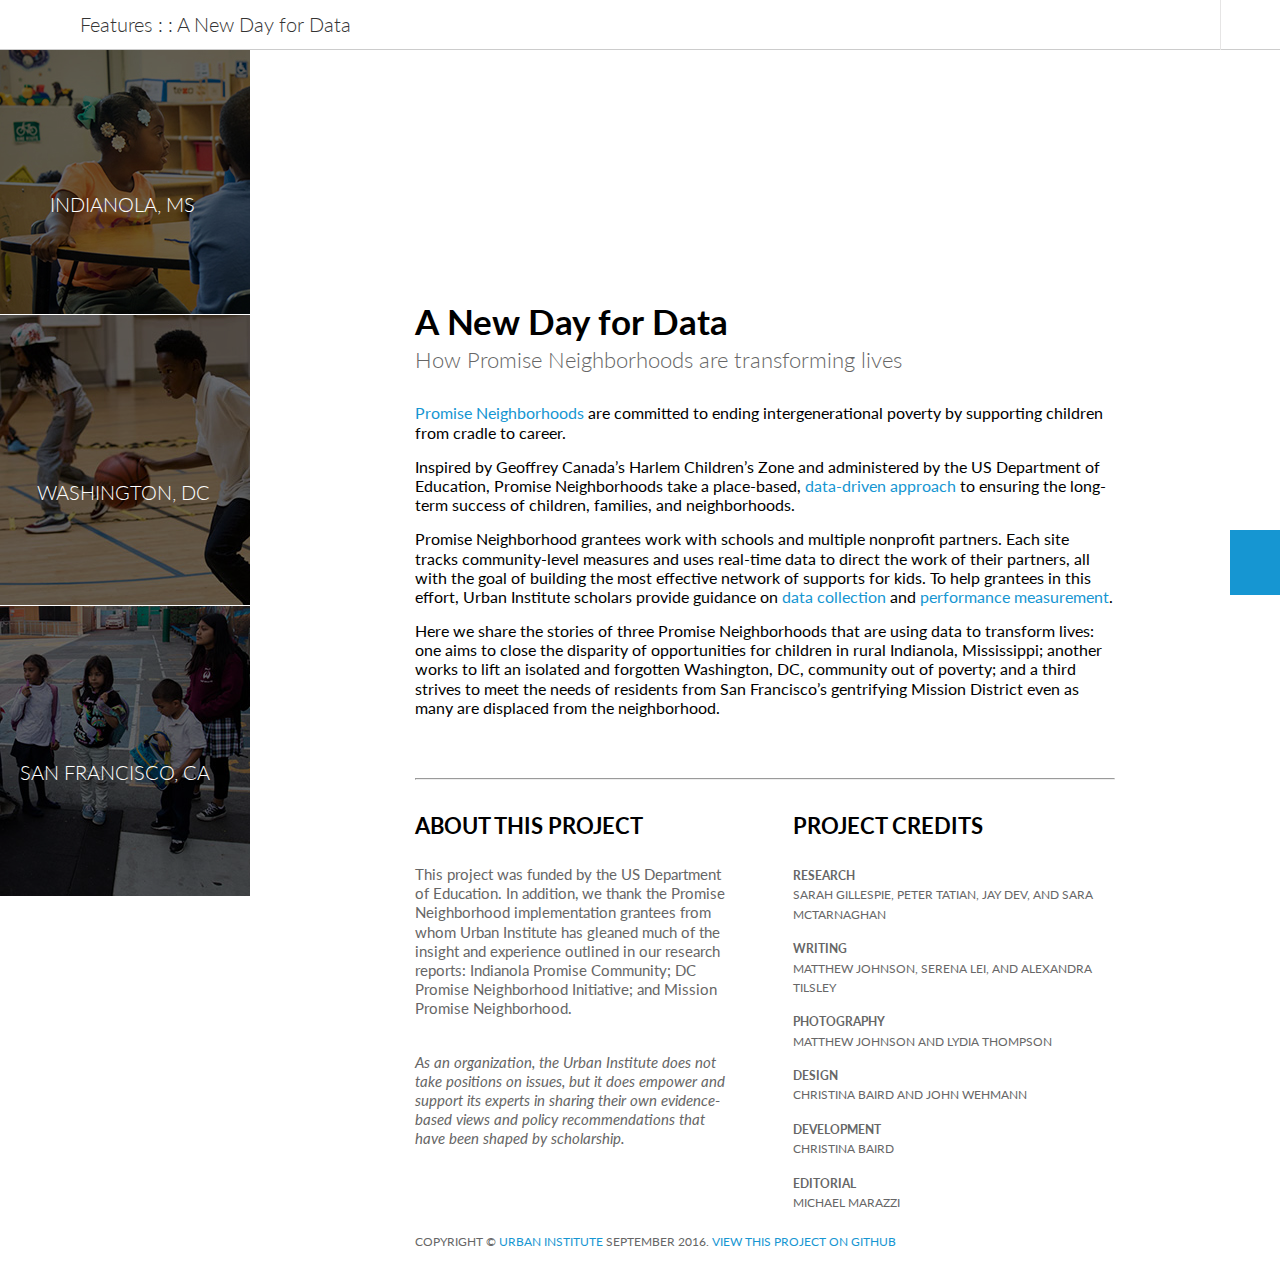
==== commit c98d3be1: "text edits to overview page" ====
--- a/index.html
+++ b/index.html
@@ -10,6 +10,19 @@
      <title>A New Day for Data</title>
 
     <!--social metas-->
+      
+<meta name="twitter:card" content="summary">
+<meta name="twitter:site" content="@urbaninstitute">
+<meta name="twitter:creator" content="@urbaninstitute">
+<meta name="twitter:title" content="A New Day for Data">
+<meta name="twitter:description" content="How Promise Neighborhoods are transforming lives.">
+<meta name="twitter:image" content="http://apps.urban.org/features/promise-neighborhoods/img/social/thumb.jpg">
+<meta property="og:title" content="A New Day for Data" />
+<meta property="og:description" content="How Promise Neighborhoods are transforming lives." />
+<meta property="og:image" content="http://apps.urban.org/features/promise-neighborhoods/img/social/thumb.jpg" />
+<meta property="og:image:type" content="image/jpeg">
+<meta property="og:url" content="http://urbn.is/promise">
+
    
 <link href="http://fonts.googleapis.com/css?family=Lato:300,400,700,300italic,400italic,700italic" rel="stylesheet" type="text/css">
       
@@ -44,11 +57,11 @@
                     <div class="shareThisW" id="shareBox">
 
                         <div class="addthis_toolbox addthis_default_style  " addthis:title="" addthis:url="">
-                            <a href="" target="_blank" class="addthis_button_facebook at300b" title="Facebook" onclick="toggle_visibility('shareBox');"><span class="at4-icon aticon-facebook" style="background-color: rgb(48, 88, 145);"><span class="at_a11y">Share on facebook</span></span></a>
+                            <a href="https://www.facebook.com/sharer/sharer.php?u=http%3A//urbn.is/promise" target="_blank" class="addthis_button_facebook at300b" title="Facebook" onclick="toggle_visibility('shareBox');"><span class="at4-icon aticon-facebook" style="background-color: rgb(48, 88, 145);"><span class="at_a11y">Share on facebook</span></span></a>
 
-                            <a href="" target="_blank" class="addthis_button_twitter at300b" title="Tweet" onclick="toggle_visibility('shareBox');"><span class="at4-icon aticon-twitter" style="background-color: rgb(44, 168, 210);"><span class="at_a11y">Share on twitter</span></span></a>
+                            <a href="http://twitter.com/intent/tweet?text=A%20new%20day%20for%20data%3A%20How%20%23PromiseNeighborhoods%20are%20transforming%20lives%20http%3A%2F%2Furbn.is%2Fpromise%20(via%20%40urbaninstitute) " target="_blank" class="addthis_button_twitter at300b" title="Tweet" onclick="toggle_visibility('shareBox');"><span class="at4-icon aticon-twitter" style="background-color: rgb(44, 168, 210);"><span class="at_a11y">Share on twitter</span></span></a>
 
-                            <a href="" target="_blank" class="addthis_button_email at300b" target="_blank" title="Email" onclick="toggle_visibility('shareBox');"><span class="at4-icon aticon-email" style="background-color: rgb(115, 138, 141);"><span class="at_a11y">Share on email</span></span></a>
+                            <a href="mailto:%20?Subject=New feature from the Urban Institute &amp;Body=Hi! I thought you'd be interested in this new feature from the Urban Institute: “A New Day for Data: How Promise Neighborhoods are transforming lives” http://urbn.is/promise " target="_blank" class="addthis_button_email at300b" target="_blank" title="Email" onclick="toggle_visibility('shareBox');"><span class="at4-icon aticon-email" style="background-color: rgb(115, 138, 141);"><span class="at_a11y">Share on email</span></span></a>
                             <div class="atclear"></div>
                         </div>
 
@@ -62,11 +75,11 @@
                     <ul>
                  
                
-                    <li id="photo1"> <a href="page1.html"><h4>Indianola, MS</h4></a></li>  
+                    <li id="photo1"> <a href="indianola-ms.html"><h4>Indianola, MS</h4></a></li>  
                         
-                    <li id="photo2"><a href="page2.html"><h4>Washington, DC</h4></a></li>   
+                    <li id="photo2"><a href="washington-dc.html"><h4>Washington, DC</h4></a></li>   
                         
-                    <li id="photo3"><a href="page3.html"><h4>San Francisco, CA</h4></a></li> 
+                    <li id="photo3"><a href="san-francisco.html"><h4>San Francisco, CA</h4></a></li> 
                         
                      
                 
@@ -79,13 +92,13 @@
            <label for="show-menu" class="show-menu">Menu</label>
            <input type="checkbox" id="show-menu" role="button">
   <ul id="menu">
-    <li><a href="video.html">Video overview</a></li>
-    <li><a href="becomingmom.html">Becoming Mom</a></li>
-    <li><a href="homesick.html">Homesick</a></li>
-    <li><a href="newcourse.html">Charting a New Course</a></li>
+
+    <li><a href="index.html">Home</a></li>
+    <li><a href="indianola-ms.html">Indianola, MS</a></li>
+    <li><a href="washington-dc.html">Washington, DC</a></li>
+    <li><a href="san-francisco.html">San Francisco, CA</a></li>
     </ul>
-  </div>
-       
+</div>   
           
           
           
@@ -106,7 +119,7 @@
      
 <p>Promise Neighborhood grantees work with schools and multiple nonprofit partners. Each site tracks community-level measures and uses real-time data to direct the work of their partners, all with the goal of building the most effective network of supports for kids. To help grantees in this effort, Urban Institute scholars provide guidance on <a href="http://www.urban.org/urban-wire/long-term-change-takes-real-time-data" target="_blank">data collection</a> and <a href="http://www.urban.org/urban-wire/interview-measuring-promise-promise-neighborhoods" target="_blank">performance measurement</a>. </p>
      
-<p>Here we share the stories of three Promise Neighborhoods using data to transform lives: one aims to close the disparity of opportunities for children in rural Indianola, Mississippi; another works to lift an isolated and forgotten Washington, DC, community out of poverty; and a third strives to meet the needs of residents from San Francisco’s gentrifying Mission District even as many are displaced from the neighborhood.</p><br><br>
+<p>Here we share the stories of three Promise Neighborhoods that are using data to transform lives: one aims to close the disparity of opportunities for children in rural Indianola, Mississippi; another works to lift an isolated and forgotten Washington, DC, community out of poverty; and a third strives to meet the needs of residents from San Francisco’s gentrifying Mission District even as many are displaced from the neighborhood.</p><br><br>
   
 
         
@@ -121,7 +134,7 @@
      <h3>About this Project</h3><br>
         
 
-    <p> <span class="about">This project was funded by the US Department of Education. In addition, we thank the Promise Neighborhood implementation grantees from whom Urban Institute has gleaned much of the insight and experience outlined in our research reports: indianola promise community; DC Promise Neighborhood Initiative; and Mission Promise Neighborhood.</span></p><br>
+    <p> <span class="about">This project was funded by the US Department of Education. In addition, we thank the Promise Neighborhood implementation grantees from whom Urban Institute has gleaned much of the insight and experience outlined in our research reports: Indianola Promise Community; DC Promise Neighborhood Initiative; and Mission Promise Neighborhood.</span></p><br>
     
    <p> <span class="emphasis">As an organization, the Urban Institute does not take positions on issues, but it does empower and support its experts in sharing their own evidence-based views and policy recommendations that have been shaped by
      scholarship.</span></p>
@@ -132,10 +145,10 @@
 <div class="right half">
 <h3>PROJECT CREDITS</h3><br>
 
-        <p><span class="credits bold">RESEARCH</span><br><span class="credits">SARAH GILLESPIE; Peter Tatian; JAY DEV; AND SARA MCTARNAGHAN</span></p>
-        <p>  <span class="credits bold">WRITING</span><br><span class="credits">MATTHEW JOHNSON; SERENA LEI; Alexandra TILSLEY</span></p>
-        <p><span class="credits bold">Photography</span><br><span class="credits">MATTHEW JOHNSON; LYDIA THOMPSON</span></p>         
-        <p><span class="credits bold">Design</span> <br><span class="credits">CHRISTINA BAIRD; JOHN WEHMANN</span></p>   
+        <p><span class="credits bold">RESEARCH</span><br><span class="credits">SARAH GILLESPIE, Peter Tatian, JAY DEV, AND SARA MCTARNAGHAN</span></p>
+        <p>  <span class="credits bold">WRITING</span><br><span class="credits">MATTHEW JOHNSON, SERENA LEI, and Alexandra TILSLEY</span></p>
+        <p><span class="credits bold">Photography</span><br><span class="credits">MATTHEW JOHNSON and LYDIA THOMPSON</span></p>         
+        <p><span class="credits bold">Design</span> <br><span class="credits">CHRISTINA BAIRD and JOHN WEHMANN</span></p>   
          <p><span class="credits bold">Development</span> <br><span class="credits">Christina Baird</span></p>   
       <p><span class="credits bold">Editorial</span> <br><span class="credits">Michael Marazzi</span></p>
     </div>
@@ -148,7 +161,7 @@
 </div><!-- /wrapper -->
   
       
- <a href="page1.html"><button id="nextstory"><i class="fa fa-chevron-right" aria-hidden="true"></i><div class="hidden"> First story<br><span class="emphasis">Indianola, MS</span> </div></button></a>  
+ <a href="indianola-ms.html"><button id="nextstory"><i class="fa fa-chevron-right" aria-hidden="true"></i><div class="hidden"> First story<br><span class="emphasis">Indianola, MS</span> </div></button></a>  
      
       
  <script type="text/javascript" src="lib/pym.min.js"></script>
--- a/css/style.css
+++ b/css/style.css
@@ -66,15 +66,14 @@
     
 }
 
+/**********************HOMEPAGE STYLES*********************************/
+
 h1{
     font-weight: 700;
     font-size:35px;
     color:#000;
     margin-bottom: 5px;
 }
-
-
-
 
 .credits{
   font-size:12px;
@@ -84,6 +83,14 @@
   
 }
 
+h4 /*white and uppercase label for stories on homepage*/{
+    color:#fff;
+    text-transform:uppercase;
+    font-weight:300;
+    font-size:20px;
+}
+
+
 .about{  
     font-size:15px;
      color:#666;
@@ -102,188 +109,13 @@
         text-transform: uppercase;
 
 }
+
 #project_credits .emphasis{
  font-size:15px;
  color:#666;
-
-    
-}
-
-
-
-
-/*social media icons on index*/
-#homesocial{
-    width: 175px;
-    height: 40px;
-    margin-bottom: 10px;
-    margin-top: 60px;
-}
-
-#homesocial a{
-margin-right:5px;
-    
-}
-
-#homesocial a:hover{
-    opacity: .5;
-    
-}
-
-
-p{
-    color:#000;   
-}
-
-.lead{
-    font-size:19px;  
-}
-
-.emphasis{
-    font-style: italic; 
-}
-
-.bold{
-    font-weight:700;
-    
-}
-
-.grey{
- color:#666;
-}
-
-.upper{
-    text-transform: uppercase;
-}
-
-/*this is the smaller screens menu option*/
-
-
-.show-menu {
-
-	text-decoration: none;
-	color: #fff;
-	background:#0096d2;
-	text-align: center;
-	padding: 10px 0;
-	display: none;
-    margin-top:55px;
-}
-
-
-
-/*Hide checkbox*/
-input[type=checkbox]{
-    display: none;
-    
-}
-
-/*Show menu when invisible checkbox is checked*/
-input[type=checkbox]:checked ~ #menu{
-    display: block;
-    position: absolute;
-    top:99px;
-    width: 100%;
-}
-
-
-/*Create a horizontal list with spacing*/
-ul#menu li {
-	display:inline-block;
-	float: left;
-
-}
-
-/*Style for menu links*/
-ul#menu li a {
-	display:block;
-	min-width:140px;
-	text-align: center;
-	color: #fff;
-	text-decoration: none;
-}
-
-/*Hover state for top level links*/
-ul#menu li:hover a {
-  color: #0096d2;
-}
-
-/*Style for dropdown links*/
-ul#menu li:hover ul a {
-	background: #333;
-color:#fff;
-border-right-color: #222;
-    border-right:1px solid;
-    border-color: #222;
-    border-top:5px solid;
-    border-top-color:#222;
-
-}
-/*#mobilenavcontainer{
-    display: none;
-}
-
-.mobile{
-  display: none;
-position: absolute;
-width: 100%;
-top: 5px;
-height: 40px;
-margin-left: 0px;
-margin-top: 0px;
-right:100px;
-z-index:9;
-
-}
-.mobile div{
-    display: none;
-    top: 65px;
-position: relative;
-}
-
-.mobile button {
-position: absolute;
-top: 0px;
-right: 0px;
-border: 0;
-text-indent: 200%;
-overflow: hidden;
-background: rgba(255,255,255,0.8) url("http://i.imgur.com/vKRaKDX.png") center no-repeat;
-border: 1px solid #ddd;
-border-radius: 3px;
-background-size: 80%;
-width: 40px;
-height: 40px;
-outline: none;
--webkit-transition: all 400ms ease;
-transition: all 400ms ease;
-}
-
-.mobile button.expanded {
-  -webkit-transform: rotate(90deg);
-          transform: rotate(90deg);
-  background-color: transparent;
-
-}
-.mobile a {
-  display: block;
-     background: #eee;
-  text-align: center;
-  padding: 20px 0;
-  border-bottom: 1px solid #ddd;
-  text-decoration: none;
-  color: #222;
-  font-weight: bold;
-}
-
-
-.mobile a:hover,
-.mobile a:active,
-mobile a:focus {
-  background: #e7e7e7;
-}
-
-*/
+}
+
+
 
 /*sidebar structure */
 #sidebar{
@@ -316,8 +148,7 @@
    height: calc(100% / 3);
     box-sizing: border-box;  
     text-transform: uppercase;
-    color:#fff;
-    
+    color:#fff;   
 }
 
 
@@ -325,10 +156,12 @@
 .lowercase{
     text-transform: lowercase;
 }
+
+
 #sidebar p{
 color: #e6e6e6;
 margin-left: 15px; 
-    font-size:14px;
+font-size:14px;
 
 }
 
@@ -464,19 +297,92 @@
 }
 
 
-.reddot{
-    display: block;
-    padding-top:25px;
-}
-
-.reddotsmall{
-  display: none;  
-}
+/**********************************HOMEPAGE STYLES CLOSE****************************/
+
+
+
+
+/* GENERAL TEXT STYLES */
+
+p{
+    color:#000;   
+}
+
+.lead{
+    font-size:19px;  
+}
+
+.emphasis{
+    font-style: italic; 
+}
+
+.bold{
+    font-weight:700;
+    
+}
+
+.grey{
+ color:#666;
+}
+
+.upper{
+    text-transform: uppercase;
+}
+
 
 
 .readmore{
     font-weight: 700;
 }
+
+
+
+
+
+
+/*menu for smaller screens*/
+
+#mobilenavcontainer{
+    display: none;
+}
+
+
+.show-menu {
+	display: none;
+    margin-top:50px;
+
+}
+
+
+/*Style for menu links*/
+ul#menu li a {
+    display: block;
+    min-width: 140px;
+    text-align: center;
+    color: #fff;
+    text-decoration: none;
+    background-color: #000;
+    height: 36px;
+    padding-top: 8px;
+}
+
+/*Hover state for top level links*/
+ul#menu li:hover a {
+  color: #0096d2;
+}
+
+/*Style for dropdown links*/
+ul#menu li:hover ul a {
+	background: #333;
+color:#fff;
+border-right-color: #222;
+    border-right:1px solid;
+    border-color: #222;
+    border-top:5px solid;
+    border-top-color:#222;
+}
+
+
 
 
 
@@ -510,7 +416,10 @@
 padding: 0px 0px 50px 30px;
     
 }
-/**************** story page *******************/
+
+
+
+/*************************************** story page **********************************/
 
 
 /*image at top of each story*/
@@ -545,7 +454,7 @@
 }
 
 
-/**** headroom.js that allows the header to appear on scroll up **/
+
 
 #header{
     top: 50px;
@@ -565,15 +474,12 @@
 padding-right:5px;
 }
 
+
 .storywrapper{
 width:950px;
 margin:0 auto;
 padding-top:80px;
 }
-/*close wrapper*/
-
-
-/*container for nonlanding page content */
 
 .container{
 width: 700px;
@@ -582,7 +488,7 @@
 clear: both;
 }
     
-/*close container*/
+
  
 .date{
     font-size: 12px;
@@ -594,7 +500,6 @@
 
 
 
-
 /*story title */  
 H2{
     font-style: italic;
@@ -602,7 +507,7 @@
     color:#1696d2;
     font-weight: 400;
 }
-/*close story title */    
+
 
 
 /*subhead title */  
@@ -610,18 +515,8 @@
     font-size:22px;
     font-weight: 300;
     padding-bottom: 30px;
-    
-    /*margin-top: 35px;
-    margin-bottom: 5px;*/
-}
-
-
-h4 /*white and uppercase label for stories on homepage*/{
-    color:#fff;
-    text-transform:uppercase;
-    font-weight:300;
-    font-size:20px;
-}
+}
+
 
 h5{
  font-size:18px;
@@ -638,6 +533,132 @@
    
 }
 
+
+.sectionpadding{
+    padding-top:25px;
+    padding-bottom:10px;
+}
+/*story social */
+.social{
+    width: 175px;
+    height: 40px;
+    margin-bottom: 10px;
+    margin-top: 40px;
+}
+
+.social a{
+margin-right:5px;
+    
+}
+
+.social a:hover{
+    opacity: .5;
+    
+}
+/*close story social */
+
+
+
+
+/*paragraph spacing for body copy*/
+.container p{
+margin-bottom:15px;
+}
+
+
+/*image that goes the full width of wrapper*/
+.full{
+    width:100%;
+}
+
+/*image that goes the half width of wrapper. */
+.half{
+    width:49.5%;
+    margin-top:3px;
+    margin-bottom: 10px;
+}
+
+/*image that goes 65% width of wrapper. */
+.overhalf{
+    width:65%;
+    margin-top:3px;
+    margin-bottom: 10px;
+}
+
+/*image that goes the half width of wrapper. */
+.quarter{
+    width:30%;
+    margin-top:3px;
+    margin-bottom: 10px;
+}
+.left{
+    float:left;
+}
+
+.right{
+    float:right;
+}
+
+
+
+/**************caption styles*************/
+
+figcaption{
+font-size: 13px;
+color:#666;
+line-height: 1.3;
+
+}
+
+/*mobile captions hidden so that when images go from side by side to stacked the caption labels make sense*/
+.desktop_caption{
+display: block; 
+    
+}
+
+.mobile_caption{
+    display: none;
+}
+
+/* OPEN styles for vertical images that are floated left with a caption*/
+
+#nfp1 {
+width:100%;
+margin-bottom: 10px;
+}
+
+.figureHalfLeftSpacing{
+   margin-right:25px;
+   margin-bottom:50px; 
+}
+
+.figureHalfLeftSpacingShallow{
+   margin-right:25px;
+   margin-bottom:25px; 
+}
+
+
+.figureHalfRightSpacing{
+   margin-left:25px;
+   margin-bottom:50px; 
+}
+
+/* CLOSE styles for vertical images that are floated left with a caption*/
+
+
+/*spacing for full width images with captions directly below them*/
+#nfp7, #nfp8, #nfp9{
+ margin-bottom: 10px;   
+}
+
+/*spacing for full width images with captions that are stacked*/
+.belowcaption_forty{
+ margin-bottom: 40px;   
+}
+
+
+
+/*********table styles************/
 .demo_style /*styles for the demogrphaics section*/
 {
     color:#666;
@@ -646,6 +667,9 @@
     margin-top:50px;
    margin-bottom:50px;
 }
+    .mobile_demo_style{
+        display:none;
+}
 
 .demo_spacing/*ul spacing for the demographics section*/
 {
@@ -654,131 +678,11 @@
     font-size: 14px;
 }
 
-.sectionpadding{
-    padding-top:25px;
-    padding-bottom:10px;
-}
-/*story social */
-.social{
-    width: 175px;
-    height: 40px;
-    margin-bottom: 10px;
-    margin-top: 40px;
-}
-
-.social a{
-margin-right:5px;
-    
-}
-
-.social a:hover{
-    opacity: .5;
-    
-}
-/*close story social */
-
-
-
-
-/*paragraph spacing for body copy*/
-.container p{
-margin-bottom:15px;
-}
-
-
-/*image that goes the full width of wrapper*/
-.full{
-    width:100%;
-}
-
-/*image that goes the half width of wrapper. */
-.half{
-    width:49.5%;
-    margin-top:3px;
-    margin-bottom: 10px;
-}
-
-/*image that goes 65% width of wrapper. */
-.overhalf{
-    width:65%;
-    margin-top:3px;
-    margin-bottom: 10px;
-}
-
-/*image that goes the half width of wrapper. */
-.quarter{
-    width:30%;
-    margin-top:3px;
-    margin-bottom: 10px;
-}
-.left{
-    float:left;
-}
-
-.right{
-    float:right;
-}
-
-
-
-/**************caption styles*************/
-
-figcaption{
-font-size: 13px;
-color:#666;
-line-height: 1.3;
-
-}
-
-/*mobile captions hidden so that when images go from side by side to stacked the caption labels make sense*/
-.desktop_caption{
-display: block; 
-    
-}
-
-.mobile_caption{
-    display: none;
-}
-
-/* OPEN styles for vertical images that are floated left with a caption*/
-
-#nfp1 {
-width:100%;
-margin-bottom: 10px;
-}
-
-.figureHalfLeftSpacing{
-   margin-right:25px;
-   margin-bottom:50px; 
-}
-
-.figureHalfLeftSpacingShallow{
-   margin-right:25px;
-   margin-bottom:25px; 
-}
-
-
-.figureHalfRightSpacing{
-   margin-left:25px;
-   margin-bottom:50px; 
-}
-
-/* CLOSE styles for vertical images that are floated left with a caption*/
-
-
-/*spacing for full width images with captions directly below them*/
-#nfp7, #nfp8, #nfp9{
- margin-bottom: 10px;   
-}
-
-/*spacing for full width images with captions that are stacked*/
-.belowcaption_forty{
- margin-bottom: 40px;   
-}
-
-
-
-/*********table styles************/
+.demo_style p{
+    font-size:12px;
+    color:#666;
+    margin-top: 20px;
+}
 th{
      padding-bottom:15px;
     padding-top:15px;
@@ -828,6 +732,8 @@
     color:#666;
     line-height: 1.3;
 }
+/*close pull quote styles*/
+
 
 /*next story button*/
 #nextstory {
@@ -846,10 +752,9 @@
     width: 210px;
     height: 65px;
     transition: all.5s;
-    
-
-}
-}
+}
+
+
 #nextstory a{
  text-decoration: none;
  color:#000000;     
@@ -860,8 +765,10 @@
 
 }
 
+
+
 .hidden{
-    display: none;
+display: none;
   
 }
 
@@ -961,9 +868,6 @@
     text-transform: uppercase;
     left: 5px;
     top: 5px;
-   
-
-   
 }
 /***********************/
 
@@ -973,6 +877,10 @@
   /*   margin-top:15px;
    margin-bottom:40px;*/
 }
+
+
+
+
 
 /*browser windows smaller than 1100px*/
 @media (max-width: 1050px) {
@@ -1011,19 +919,7 @@
 height: 300px;
 width: 100%;
 }
-  
-.reddot{
-display: none; 
-}
-
-.reddotsmall{
-  display: block;
-  margin:0 auto;
-  width:100%;
-  max-width:350px;
-  padding-top:25px;
-}
-    
+
     .twittercallout{
 float: right;
 width: 65%;
@@ -1035,7 +931,9 @@
     width:100%;
 }
 
-}
+
+    
+    
 
 /*browser windows smaller than 850px*/
 @media (max-width: 850px) {
@@ -1049,16 +947,65 @@
 }
 
 
- 
-}
-
 /*browser windows smaller than 850px*/
 @media (max-width: 699px) {
 	
-#homecontainer, #mobilenavcontainer {
+#homecontainer{
 width: 100%;
 margin: 0 auto;
-padding: 0px 25px 110px;
+padding: 90px 25px 110px;
+}
+  
+#subhead {
+display: none;
+}
+    
+    
+#mobilenavcontainer {
+width: 100%;
+position: relative;
+top: 0px;
+height: 45px;
+       
+
+    
+}
+    .show-menu{
+    display: block;
+    width: 100%;
+    position: fixed;
+    text-decoration: none;
+    color: #fff;
+    background: #0096d2;
+    text-align: center;
+    padding: 10px 0;
+   
+        
+    } 
+    
+    
+/*Hide checkbox*/
+input[type=checkbox]:unchecked ~ #menu{
+display: none;
+visibility:hidden;
+
+    
+}
+
+/*Show menu when invisible checkbox is checked*/
+input[type=checkbox]:checked ~ #menu{
+    display: block;
+    position: absolute;
+    top: 85px;
+    width: 100%;
+    height: 150px;
+       z-index: 10;
+   
+}
+    
+ul#menu {
+float:none;
+display: none;   
 }
     
 .storywrapper{
@@ -1097,16 +1044,20 @@
 .urbanHeaderLabelMobile{
     display:inline-block;
 }   
-    
+
 
 #wrapper{
 width: 85%;
 margin: 0 auto;
 }
     
+    
+    
 .leadimage {
 height: 250px;
 width: 100%;
+position: relative;
+top: 40px;
 }
 
 .half{
@@ -1114,10 +1065,16 @@
     margin-bottom: 10px;
 }
     
-    .forty{
-        width:100%;
-        
-    }
+.forty{
+width:100%;  
+ }
+  
+.overhalf{
+    width:100%;
+
+}
+    
+    
 #nfp3{
     margin-bottom:3px;
 }
@@ -1136,8 +1093,51 @@
 display: block;
 }
     
-}
-
+    
+/*this makes the left and right buttons much smaller on mobile devices*/  
+#prevstory {
+left: -180px;
+font-size: 25px; 
+}
+    
+#nextstory {
+right: -180px;
+font-size: 25px; 
+}  
+    
+.fa{    line-height: 2;}
+    
+}
+
+    
+    
+    
+ @media (max-width: 550px) {   
+.demo_style{
+    display:none;   
+    }
+     
+    .mobile_demo_style{
+        display:block;
+        color:#666;
+        font-size:13px;
+    }
+     
+     td {
+    padding: 10px 30px 10px 0px;
+    border-bottom: 1px solid #dddddd;
+}
+    
+     td.mission{
+ padding: 10px 5px 5px 0px;
+     }
+
+     td.bottom{
+         padding-top:15px;
+         padding-bottom:35px;
+     }
+    }
+    
 @media (max-width: 450px) {
     .reddotsmall{
   display: block;
@@ -1175,21 +1175,6 @@
     
 }
 
-.twittercallout{
-float: right;
-width: 65%;
-padding: 0px 0px 5px 15px;  
-}
-    
-   /* #socials{
-        position: absolute;
-right: 0px;
-width: 55px;
-background-color: #fff;
-padding: 15px 5px 15px 15px;
-top: 49px;
-    }*/
-}
 
 
     
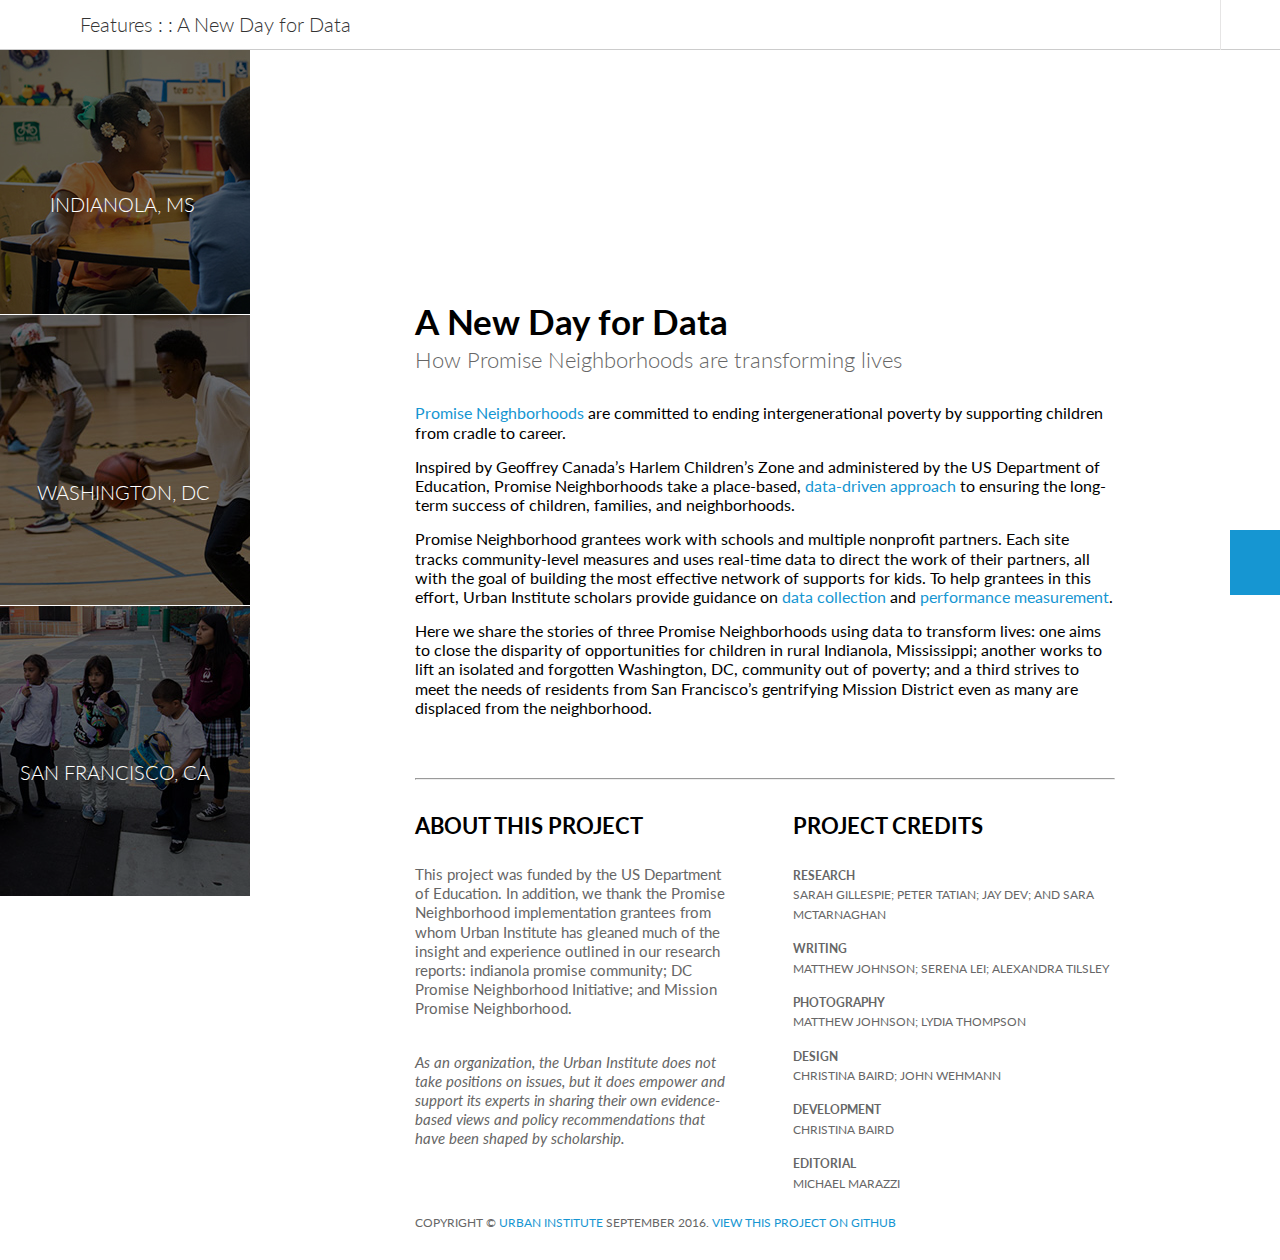
==== commit 7cd7c4ac: "mobile captions" ====
--- a/index.html
+++ b/index.html
@@ -5,7 +5,6 @@
     <meta charset="utf-8">
     <meta http-equiv="X-UA-Compatible" content="IE=edge">
     <meta name="viewport" content="width=device-width, initial-scale=1">
-    <meta name="description" content="">
      <link rel="shortcut icon" href="favicon.ico">
      <title>A New Day for Data</title>
 
@@ -119,7 +118,7 @@
      
 <p>Promise Neighborhood grantees work with schools and multiple nonprofit partners. Each site tracks community-level measures and uses real-time data to direct the work of their partners, all with the goal of building the most effective network of supports for kids. To help grantees in this effort, Urban Institute scholars provide guidance on <a href="http://www.urban.org/urban-wire/long-term-change-takes-real-time-data" target="_blank">data collection</a> and <a href="http://www.urban.org/urban-wire/interview-measuring-promise-promise-neighborhoods" target="_blank">performance measurement</a>. </p>
      
-<p>Here we share the stories of three Promise Neighborhoods that are using data to transform lives: one aims to close the disparity of opportunities for children in rural Indianola, Mississippi; another works to lift an isolated and forgotten Washington, DC, community out of poverty; and a third strives to meet the needs of residents from San Francisco’s gentrifying Mission District even as many are displaced from the neighborhood.</p><br><br>
+<p>Here we share the stories of three Promise Neighborhoods using data to transform lives: one aims to close the disparity of opportunities for children in rural Indianola, Mississippi; another works to lift an isolated and forgotten Washington, DC, community out of poverty; and a third strives to meet the needs of residents from San Francisco’s gentrifying Mission District even as many are displaced from the neighborhood.</p><br><br>
   
 
         
@@ -134,7 +133,7 @@
      <h3>About this Project</h3><br>
         
 
-    <p> <span class="about">This project was funded by the US Department of Education. In addition, we thank the Promise Neighborhood implementation grantees from whom Urban Institute has gleaned much of the insight and experience outlined in our research reports: Indianola Promise Community; DC Promise Neighborhood Initiative; and Mission Promise Neighborhood.</span></p><br>
+    <p> <span class="about">This project was funded by the US Department of Education. In addition, we thank the Promise Neighborhood implementation grantees from whom Urban Institute has gleaned much of the insight and experience outlined in our research reports: indianola promise community; DC Promise Neighborhood Initiative; and Mission Promise Neighborhood.</span></p><br>
     
    <p> <span class="emphasis">As an organization, the Urban Institute does not take positions on issues, but it does empower and support its experts in sharing their own evidence-based views and policy recommendations that have been shaped by
      scholarship.</span></p>
@@ -145,10 +144,10 @@
 <div class="right half">
 <h3>PROJECT CREDITS</h3><br>
 
-        <p><span class="credits bold">RESEARCH</span><br><span class="credits">SARAH GILLESPIE, Peter Tatian, JAY DEV, AND SARA MCTARNAGHAN</span></p>
-        <p>  <span class="credits bold">WRITING</span><br><span class="credits">MATTHEW JOHNSON, SERENA LEI, and Alexandra TILSLEY</span></p>
-        <p><span class="credits bold">Photography</span><br><span class="credits">MATTHEW JOHNSON and LYDIA THOMPSON</span></p>         
-        <p><span class="credits bold">Design</span> <br><span class="credits">CHRISTINA BAIRD and JOHN WEHMANN</span></p>   
+        <p><span class="credits bold">RESEARCH</span><br><span class="credits">SARAH GILLESPIE; Peter Tatian; JAY DEV; AND SARA MCTARNAGHAN</span></p>
+        <p>  <span class="credits bold">WRITING</span><br><span class="credits">MATTHEW JOHNSON; SERENA LEI; Alexandra TILSLEY</span></p>
+        <p><span class="credits bold">Photography</span><br><span class="credits">MATTHEW JOHNSON; LYDIA THOMPSON</span></p>         
+        <p><span class="credits bold">Design</span> <br><span class="credits">CHRISTINA BAIRD; JOHN WEHMANN</span></p>   
          <p><span class="credits bold">Development</span> <br><span class="credits">Christina Baird</span></p>   
       <p><span class="credits bold">Editorial</span> <br><span class="credits">Michael Marazzi</span></p>
     </div>
--- a/css/style.css
+++ b/css/style.css
@@ -898,7 +898,7 @@
 .storywrapper{
 width:100%;
 margin:0 auto;
-padding-top:45px;
+padding-top:80px;
 }
     
 #homecontainer{
@@ -911,8 +911,7 @@
 
     
 .captions, figcaption{
-        padding-left:30px;
-        padding-right: 30px;
+    padding:10px 30px;
 }
     
 .leadimage {
@@ -1011,19 +1010,25 @@
 .storywrapper{
 width:100%;
 margin:0 auto;
-padding: 0px 0px 45px;
+padding: 50px 0px 5px;
 }
 
 .container{
 width:100%;
 margin:0 auto;
-padding:85px 30px 45px;
+padding:35px 30px 45px;
 }
 
     h2{
         font-size:26px;
     }
     
+    h3{
+        padding-bottom:20px;
+    }
+    .social{
+        margin-top:20px;
+    }
     #prevstory, #nextstory{
         top:490px;
     }
@@ -1107,6 +1112,10 @@
     
 .fa{    line-height: 2;}
     
+    .full{
+        margin-bottom: 7px;
+    }
+    
 }
 
     
@@ -1121,7 +1130,12 @@
         display:block;
         color:#666;
         font-size:13px;
+        margin-bottom:50px;
     }
+  .mobile_demo_style p{
+    font-size:12px;
+    color:#666;
+     }
      
      td {
     padding: 10px 30px 10px 0px;
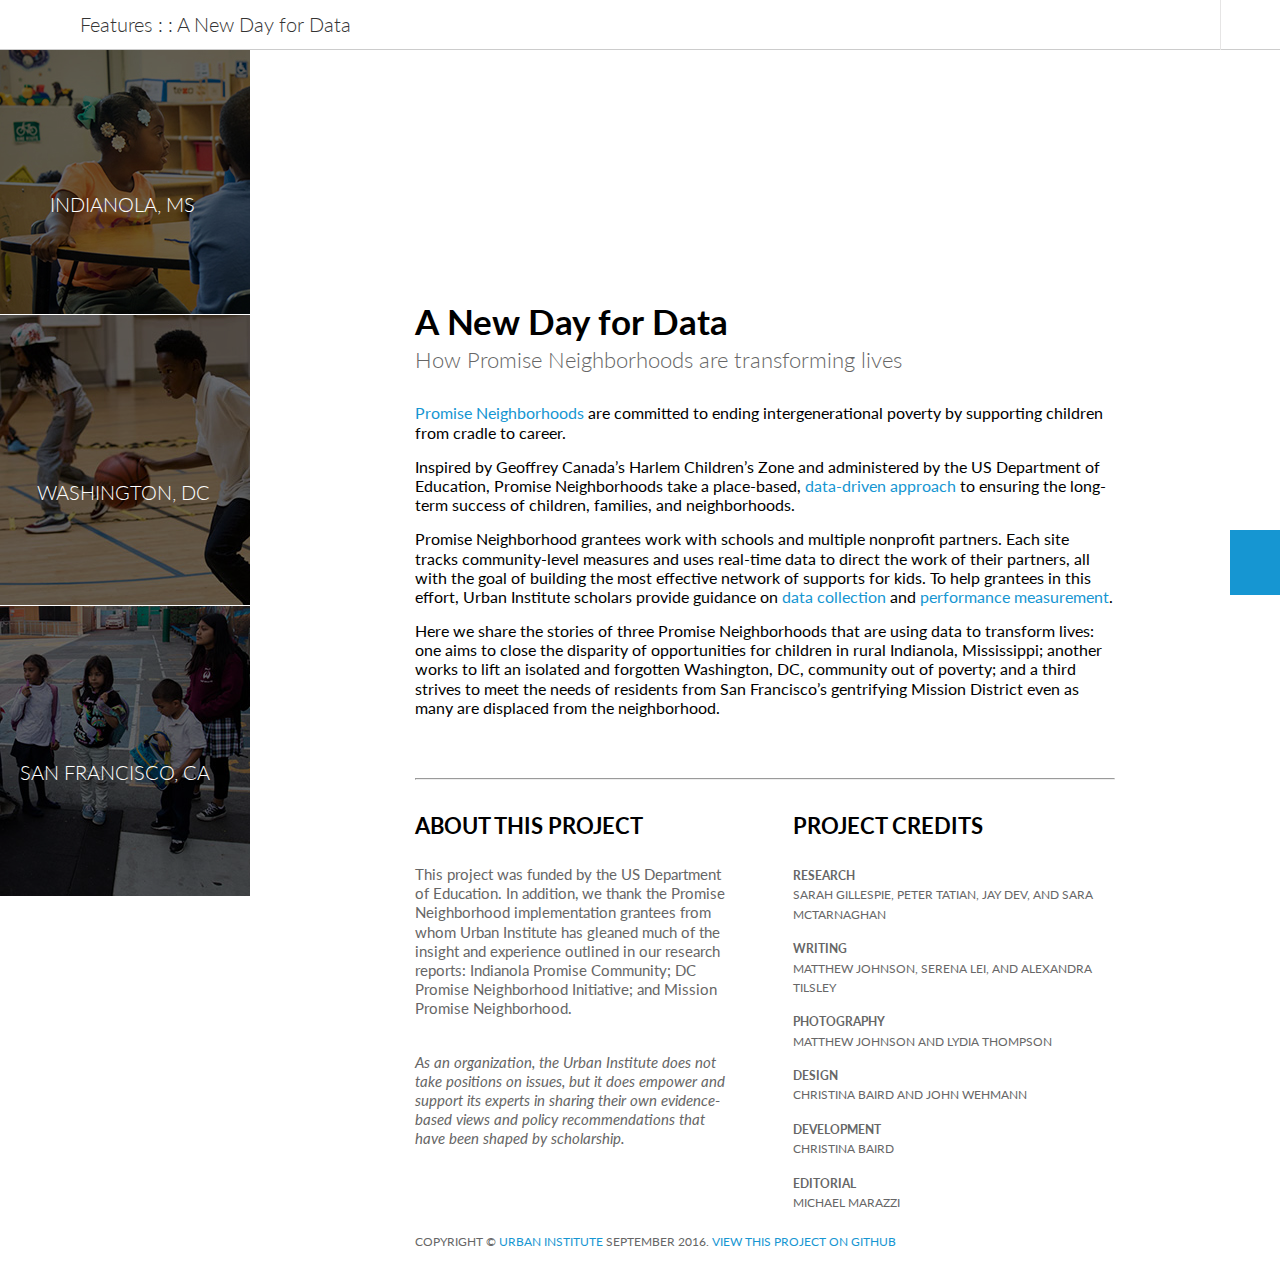
==== commit cc8425d0: "mobile captions" ====
--- a/index.html
+++ b/index.html
@@ -118,7 +118,7 @@
      
 <p>Promise Neighborhood grantees work with schools and multiple nonprofit partners. Each site tracks community-level measures and uses real-time data to direct the work of their partners, all with the goal of building the most effective network of supports for kids. To help grantees in this effort, Urban Institute scholars provide guidance on <a href="http://www.urban.org/urban-wire/long-term-change-takes-real-time-data" target="_blank">data collection</a> and <a href="http://www.urban.org/urban-wire/interview-measuring-promise-promise-neighborhoods" target="_blank">performance measurement</a>. </p>
      
-<p>Here we share the stories of three Promise Neighborhoods using data to transform lives: one aims to close the disparity of opportunities for children in rural Indianola, Mississippi; another works to lift an isolated and forgotten Washington, DC, community out of poverty; and a third strives to meet the needs of residents from San Francisco’s gentrifying Mission District even as many are displaced from the neighborhood.</p><br><br>
+<p>Here we share the stories of three Promise Neighborhoods that are using data to transform lives: one aims to close the disparity of opportunities for children in rural Indianola, Mississippi; another works to lift an isolated and forgotten Washington, DC, community out of poverty; and a third strives to meet the needs of residents from San Francisco’s gentrifying Mission District even as many are displaced from the neighborhood.</p><br><br>
   
 
         
@@ -130,10 +130,10 @@
 <div id="project_credits">
     
     <div class="left half">
-     <h3>About this Project</h3><br>
+     <h3>About This Project</h3><br>
         
 
-    <p> <span class="about">This project was funded by the US Department of Education. In addition, we thank the Promise Neighborhood implementation grantees from whom Urban Institute has gleaned much of the insight and experience outlined in our research reports: indianola promise community; DC Promise Neighborhood Initiative; and Mission Promise Neighborhood.</span></p><br>
+    <p> <span class="about">This project was funded by the US Department of Education. In addition, we thank the Promise Neighborhood implementation grantees from whom Urban Institute has gleaned much of the insight and experience outlined in our research reports: Indianola Promise Community; DC Promise Neighborhood Initiative; and Mission Promise Neighborhood.</span></p><br>
     
    <p> <span class="emphasis">As an organization, the Urban Institute does not take positions on issues, but it does empower and support its experts in sharing their own evidence-based views and policy recommendations that have been shaped by
      scholarship.</span></p>
@@ -144,10 +144,10 @@
 <div class="right half">
 <h3>PROJECT CREDITS</h3><br>
 
-        <p><span class="credits bold">RESEARCH</span><br><span class="credits">SARAH GILLESPIE; Peter Tatian; JAY DEV; AND SARA MCTARNAGHAN</span></p>
-        <p>  <span class="credits bold">WRITING</span><br><span class="credits">MATTHEW JOHNSON; SERENA LEI; Alexandra TILSLEY</span></p>
-        <p><span class="credits bold">Photography</span><br><span class="credits">MATTHEW JOHNSON; LYDIA THOMPSON</span></p>         
-        <p><span class="credits bold">Design</span> <br><span class="credits">CHRISTINA BAIRD; JOHN WEHMANN</span></p>   
+        <p><span class="credits bold">RESEARCH</span><br><span class="credits">SARAH GILLESPIE, Peter Tatian, JAY DEV, AND SARA MCTARNAGHAN</span></p>
+        <p>  <span class="credits bold">WRITING</span><br><span class="credits">MATTHEW JOHNSON, SERENA LEI, and Alexandra TILSLEY</span></p>
+        <p><span class="credits bold">Photography</span><br><span class="credits">MATTHEW JOHNSON and LYDIA THOMPSON</span></p>         
+        <p><span class="credits bold">Design</span> <br><span class="credits">CHRISTINA BAIRD and JOHN WEHMANN</span></p>   
          <p><span class="credits bold">Development</span> <br><span class="credits">Christina Baird</span></p>   
       <p><span class="credits bold">Editorial</span> <br><span class="credits">Michael Marazzi</span></p>
     </div>
